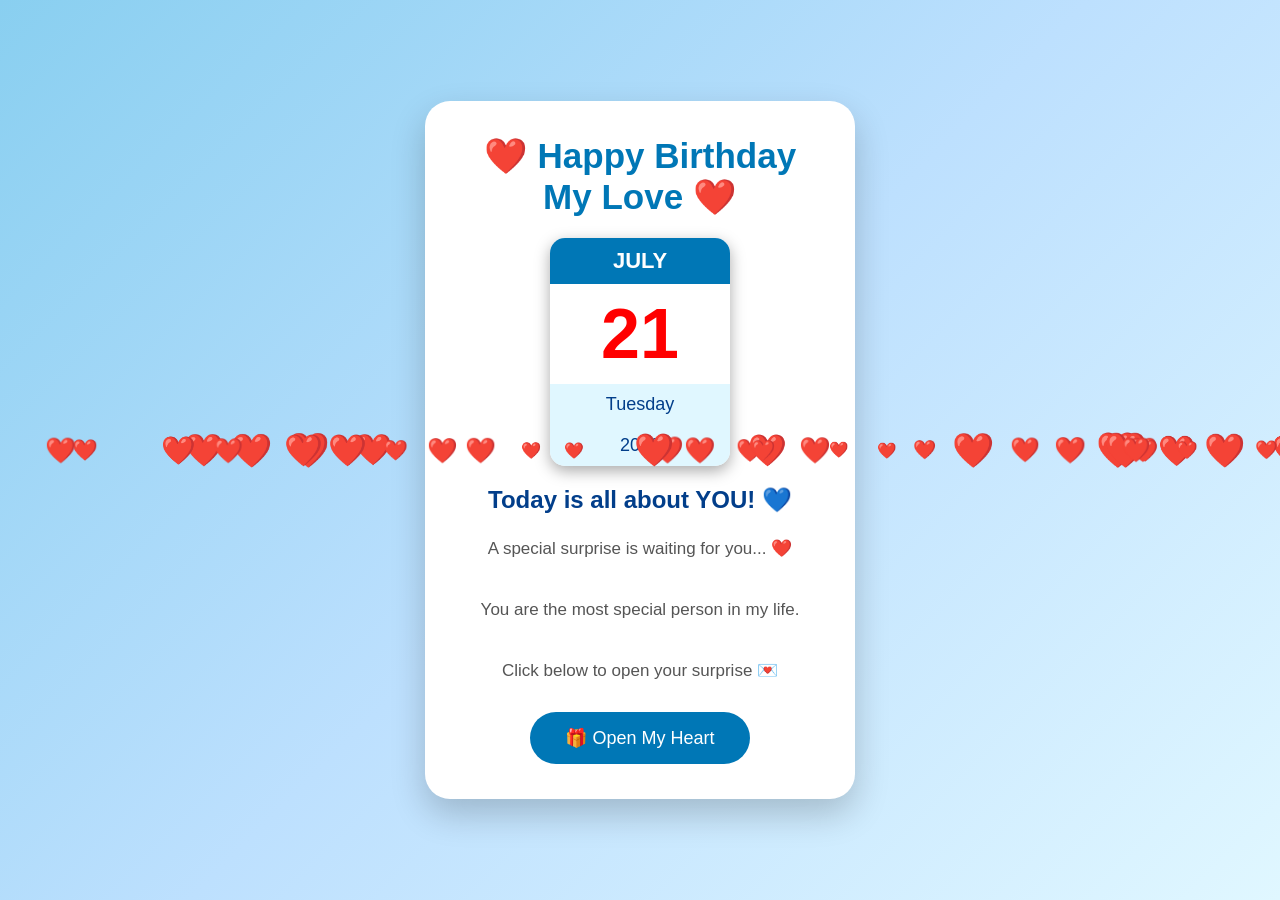
==== index.html @ 8048ceb2 "Add files via upload" ====
<!DOCTYPE html>
<html lang="en">

<head>
    <meta charset="UTF-8">
    <meta name="viewport" content="width=device-width, initial-scale=1.0">
    <title>Happy Birthday My Love ❤️</title>
    <link rel="stylesheet" href="style.css">
</head>

<body>

    <div class="card">

        <h1>❤️ Happy Birthday My Love ❤️</h1>

        <div class="calendar">
            <div class="month">
                JULY
            </div>

            <div class="date">
                21
            </div>

            <div class="day">
                Tuesday
            </div>

            <div class="year">
                2026
            </div>
        </div>

        <h2>Today is all about YOU! 💙</h2>

        <p>
            A special surprise is waiting for you... ❤️
            <br><br>
            You are the most special person in my life.
            <br><br>
            Click below to open your surprise 💌
        </p>

        <button onclick="openSurprise()">
            🎁 Open My Heart
        </button>

    </div>

    <script src="script.js"></script>

</body>

</html>
---- style.css ----
*{

margin:0;
padding:0;
box-sizing:border-box;
font-family:Arial,sans-serif;

}



body{

min-height:100vh;

display:flex;

justify-content:center;

align-items:center;

background:linear-gradient(
135deg,
#89cff0,
#bde0fe,
#e0f7ff
);

overflow:hidden;

}




.card{

background:white;

width:430px;

padding:35px;

border-radius:25px;

text-align:center;

box-shadow:0 15px 35px rgba(0,0,0,0.2);

animation:show 1.5s ease;

}




h1{

color:#0077b6;

margin-bottom:20px;

font-size:35px;

}



h2{

color:#023e8a;

margin:20px;

}



p{

color:#555;

font-size:17px;

line-height:1.8;

}




/* Calendar */


.calendar{

width:180px;

margin:20px auto;

border-radius:15px;

overflow:hidden;

box-shadow:0 5px 15px #aaa;

}



.month{

background:#0077b6;

color:white;

padding:10px;

font-size:22px;

font-weight:bold;

}



.date{

background:white;

color:red;

font-size:70px;

font-weight:bold;

padding:10px;

}



.day,
.year{

background:#e0f7ff;

padding:10px;

color:#023e8a;

font-size:18px;

}





/* Button */


button{

margin-top:25px;

background:#0077b6;

color:white;

border:none;

padding:15px 35px;

border-radius:30px;

font-size:18px;

cursor:pointer;

transition:.3s;

}



button:hover{

background:#023e8a;

transform:scale(1.08);

}






/* Two Square Photos */

.gallery{

display:flex;

justify-content:center;

gap:20px;

margin:25px 0;

}


.gallery img{

width:150px;

height:150px;

object-fit:cover;

border-radius:15px;

border:4px solid red;

box-shadow:0 5px 15px rgba(0,0,0,0.2);

transition:0.3s;

}


.gallery img:hover{

transform:scale(1.05);
}




@keyframes show{

from{

opacity:0;

transform:translateY(40px);

}


to{

opacity:1;

transform:translateY(0);

}

}





/* Red Floating Hearts */


.heart{

position:absolute;

color:red;

font-size:25px;

animation:float 6s linear infinite;

}




@keyframes float{


0%{

transform:translateY(100vh);

opacity:0;

}



100%{

transform:translateY(-100px);

opacity:1;

}


}
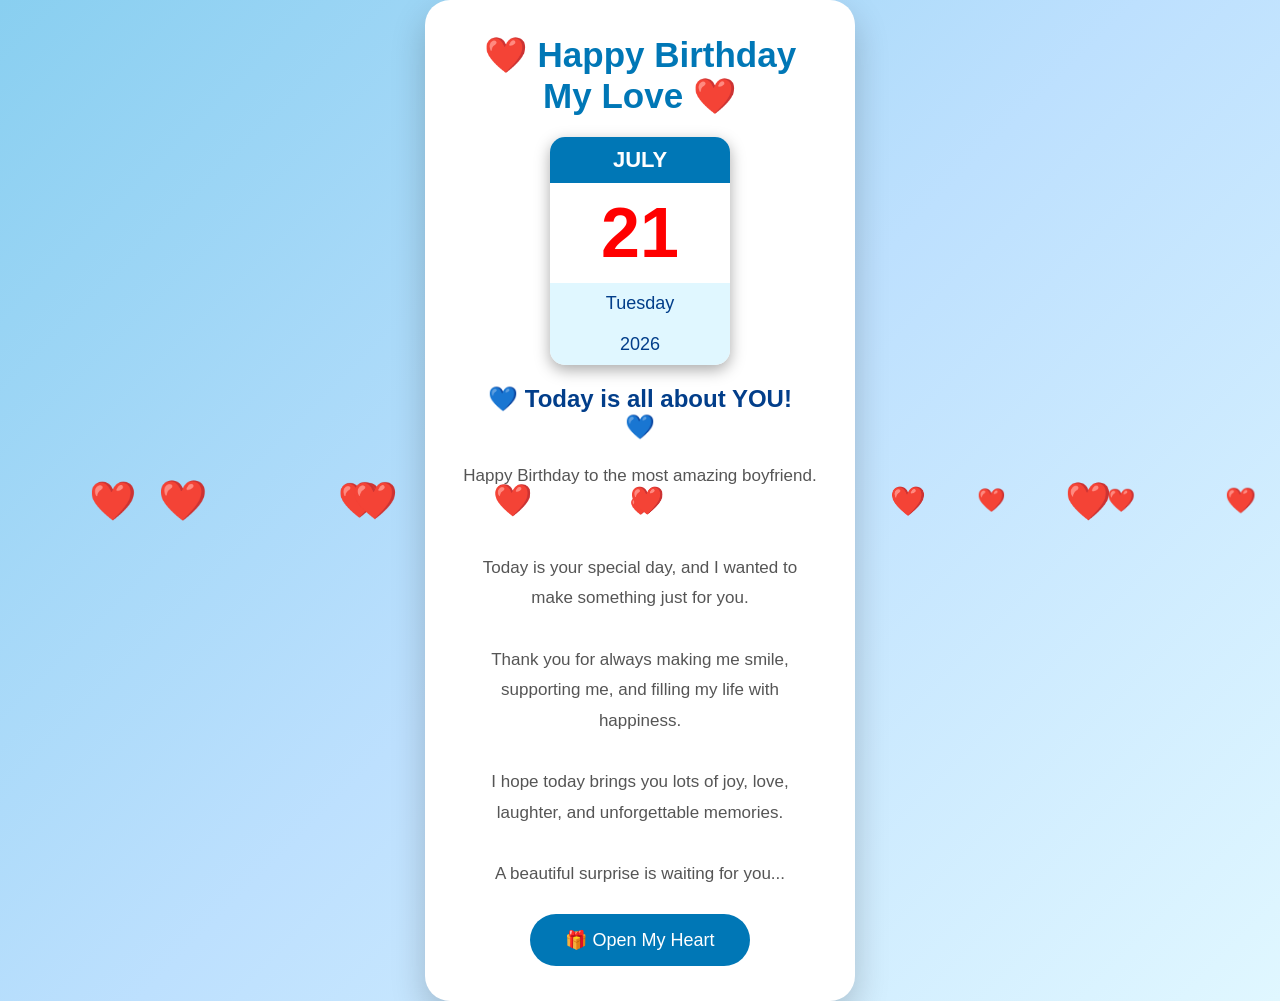
==== commit 9d966603: "Revise birthday message in index.html Updated birthday message content and added more personal touch" ====
--- a/index.html
+++ b/index.html
@@ -5,6 +5,7 @@
     <meta charset="UTF-8">
     <meta name="viewport" content="width=device-width, initial-scale=1.0">
     <title>Happy Birthday My Love ❤️</title>
+
     <link rel="stylesheet" href="style.css">
 </head>
 
@@ -15,6 +16,7 @@
         <h1>❤️ Happy Birthday My Love ❤️</h1>
 
         <div class="calendar">
+
             <div class="month">
                 JULY
             </div>
@@ -30,16 +32,28 @@
             <div class="year">
                 2026
             </div>
+
         </div>
 
-        <h2>Today is all about YOU! 💙</h2>
+        <h2>💙 Today is all about YOU! 💙</h2>
 
         <p>
-            A special surprise is waiting for you... ❤️
+            Happy Birthday to the most amazing boyfriend. ❤️
             <br><br>
-            You are the most special person in my life.
+
+            Today is your special day, and I wanted to make
+            something just for you.
             <br><br>
-            Click below to open your surprise 💌
+
+            Thank you for always making me smile, supporting me,
+            and filling my life with happiness.
+            <br><br>
+
+            I hope today brings you lots of joy, love,
+            laughter, and unforgettable memories.
+            <br><br>
+
+            A beautiful surprise is waiting for you...
         </p>
 
         <button onclick="openSurprise()">
@@ -52,4 +66,4 @@
 
 </body>
 
-</html>+</html>
